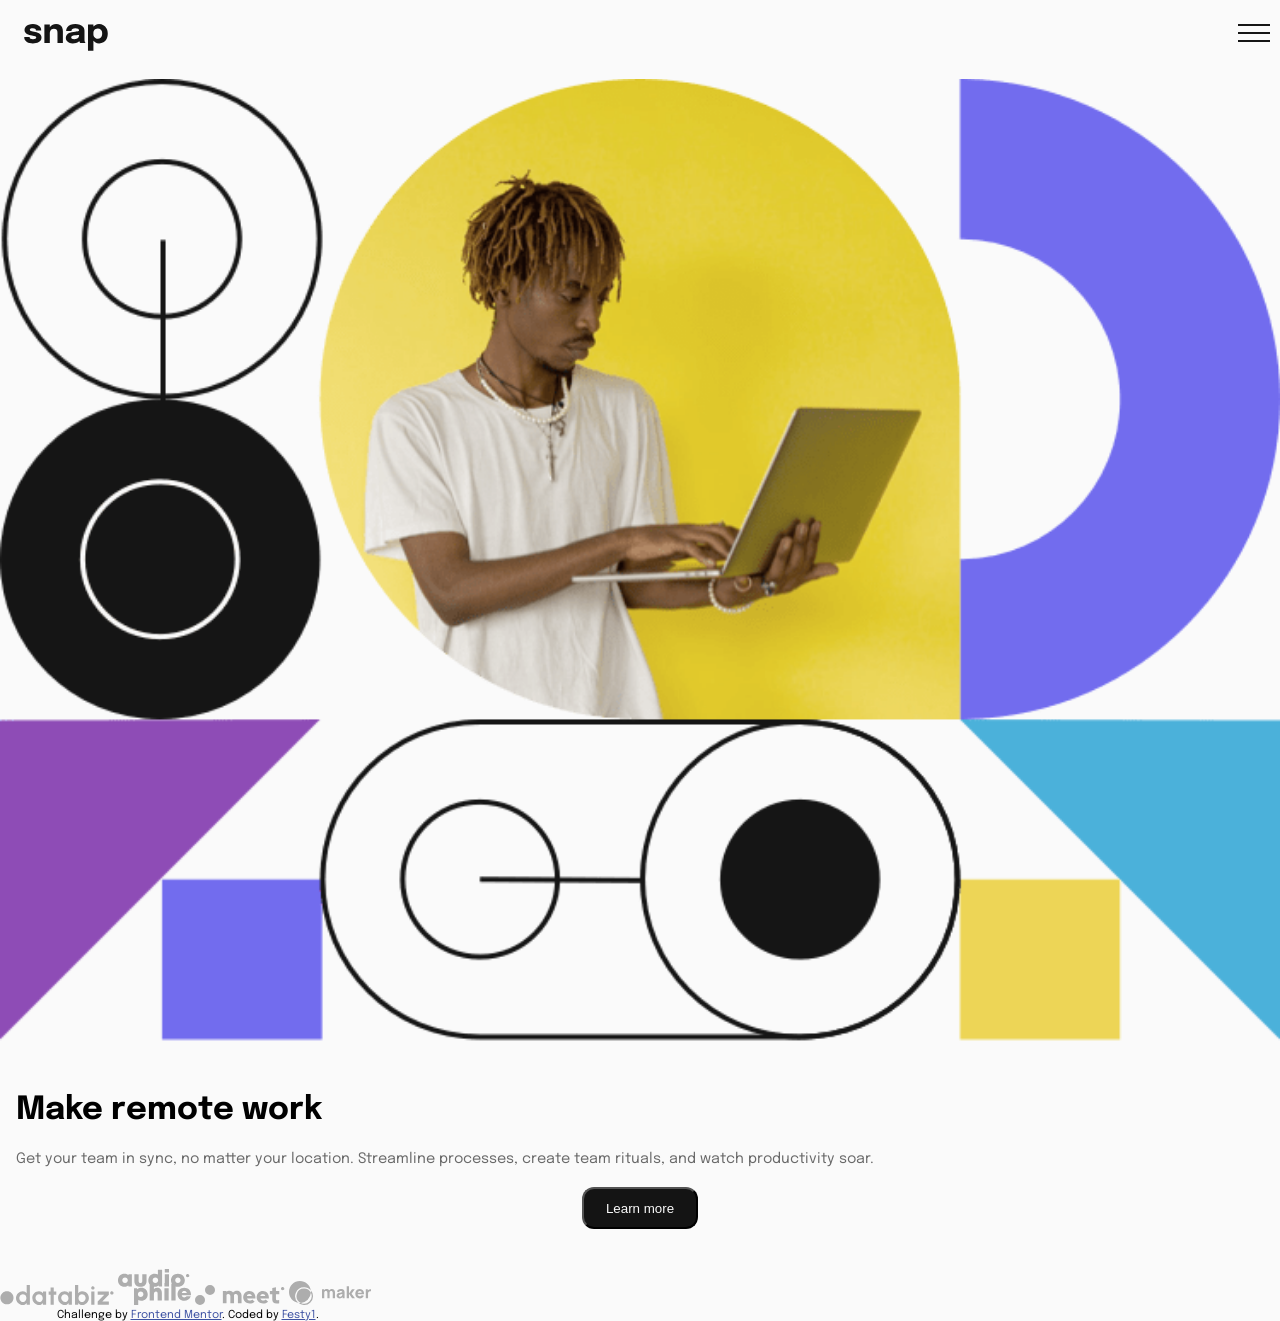
==== indexx.html @ 683de5d8 "add css style" ====
<!DOCTYPE html>
<html lang="en">

<head>
    <meta charset="UTF-8">
    <meta http-equiv="X-UA-Compatible" content="IE=edge">
    <meta name="viewport" content="width=device-width, initial-scale=1.0">
    <title>Section with Dropdown</title>
    <link rel="preconnect" href="https://fonts.googleapis.com">
    <link rel="preconnect" href="https://fonts.gstatic.com" crossorigin>
    <link href="https://fonts.googleapis.com/css2?family=Epilogue:wght@500;700&display=swap" rel="stylesheet">
    <link rel="stylesheet" href="styles.css">
</head>

<body>
    <header>
        <nav class="header">
            <div id="logo">
                <img src="./images/logo.svg" alt="logo">
            </div>
            <div class="menu-main">
                <div id="menu">
                    <img src="./images/icon-menu.svg" alt="menu">
                </div>
                <div class="close-menu">
                    <img src="./images/icon-close-menu.svg" alt="close menu">
                    <ul>
                        <li><a href="#">Features <img src="./images/icon-arrow-down.svg" alt="dropdown"
                                    id="arrow-down1"><img src="./images/icon-arrow-up.svg" alt="close"
                                    id="arrow-up1"></a>
                            <ul class="feature-li">
                                <li><a href="#"><img src="./images/icon-todo.svg" alt="Todo list icon"></a>Todo List
                                </li>
                                <li><a href="#"><img src="./images/icon-calendar.svg" alt="Calender icon"></a>Calender
                                </li>
                                <li><a href="#"><img src="./images/icon-reminders.svg"
                                            alt="Reminders icon"></a>Reminders
                                </li>
                                <li><a href="#"><img src="./images/icon-planning.svg" alt="Planning icon"></a>Planning
                                </li>
                            </ul>
                        </li>
                        <li><a href="#">Company <img src="./images/icon-arrow-down.svg" alt="dropdown"
                                    id="arrow-down2"><img src="./images/icon-arrow-up.svg" alt="close"
                                    id="arrow-up2"></a>
                            <ul class="company-li">
                                <li><a href="#"></a>History</li>
                                <li><a href="#"></a>Our Team</li>
                                <li><a href="#"></a>Blog</li>
                            </ul>
                        </li>
                        <li><a href="#">Careers</a></li>
                        <li><a href="#">About</a></li>
                    </ul>
                    <div class="btn1">
                        <button id="Login">Login</button>
                        <button id="Register">Register</button>
                    </div>
                </div>
            </div>
        </nav>
    </header>
    <section class="section">
         <div id="hero">
            <img src="./images/image-hero-mobile.png" alt="main-picture" id="image">
        </div>
        <div class="words">
            <h1>Make remote work</h1>
            <p>Get your team in sync, no matter your location. Streamline processes, create team rituals, and watch productivity soar.</p>
        </div>
        <div class="btn">
            <button id="learn-more">Learn more</button>
        </div>
        <div>
            <img src="./images/client-databiz.svg" alt="databiz-link">
            <img src="./images/client-audiophile.svg" alt="audiophile-link">
            <img src="./images/client-meet.svg" alt="client-meet-link">
            <img src="./images/client-maker.svg" alt="client-maker-link">
        </div>
    </section>

    <div class="attribution">
        Challenge by <a href="https://www.frontendmentor.io?ref=challenge" target="_blank">Frontend Mentor</a>.
        Coded by <a href="https://github.com/Festy1" target="_blank">Festy1</a>.
    </div>
</body>

</html>
---- styles.css ----
* {
    margin: 0;
    padding: 0;
    box-sizing: border-box;
}
body {
    width: 375px;
    font-family:'Epilogue';
    background-color: hsl(0, 0%, 98%);
}
.header {
    display: flex;
    padding: 1.5rem 0.6rem 1.5rem 1.5rem;
    flex-direction: row;
    justify-content:space-between;
    width: 100vw;
}
/* .menu-main {
    display: flex;
    justify-self: end;
} */
.close-menu {
    display: none;
}
.section {
    display: flex;
    flex-direction: column;

}
.hero {
    display: flex;
    width: 100vw;
}
#image {
  width: 100vw;
}
.words {
    display: flex;
    flex-direction: column;
    padding: 3rem 1rem 1rem;
    width: 100vw;
    justify-content: center;
}
h1 {
    display: flex;
    font-size: 2rem;
    margin-bottom: 1.3rem;
    text-align: center;
}
p {
    display: flex;
    font-style: normal;
    font-size: 0.9rem;
    color: hsl(0, 0%, 41%);
    text-align: center;
    line-height: 1.5rem;

} 
.btn {
    display: flex;
    justify-content: center;
    width: 100vw;
    margin-bottom: 2.5rem;
}
#learn-more{
padding: 0.7rem 1.4rem;
color: hsl(0, 0%, 98%);
background-color: hsl(0, 0%, 8%);
border-radius: 0.75rem;
}
.attribution { 
    font-size: 11px; 
    text-align: center; 
}
.attribution a { 
    color: hsl(228, 45%, 44%); 
}
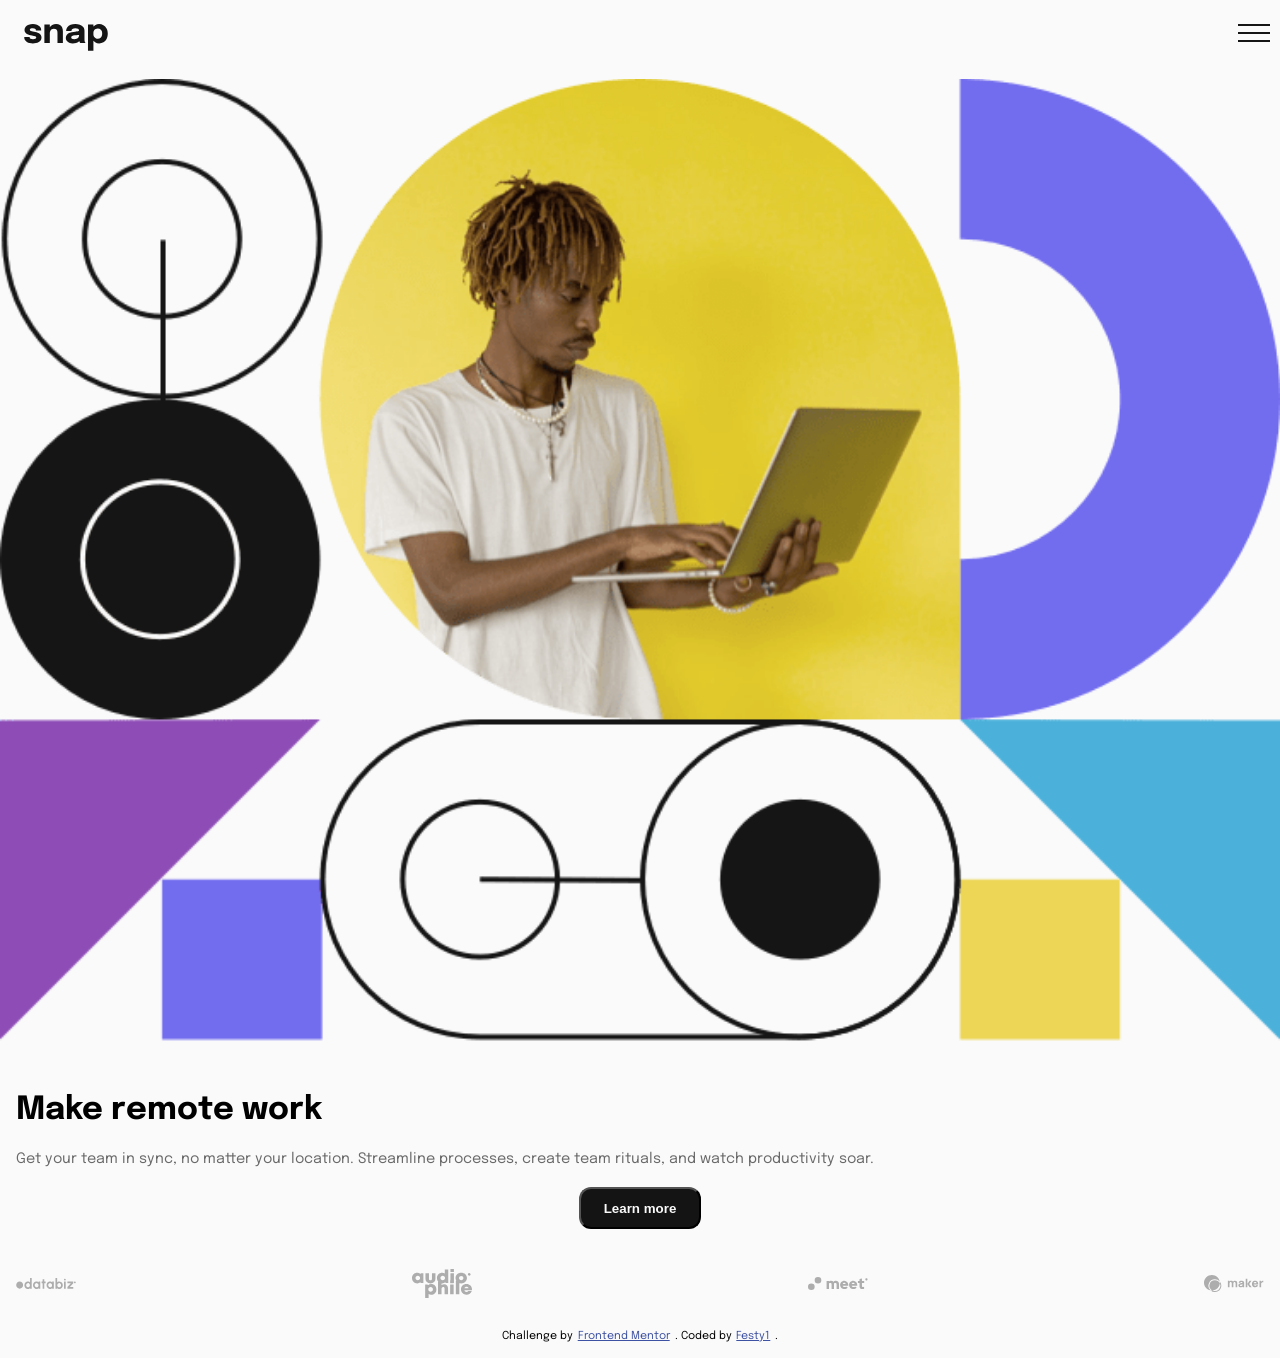
==== commit 985fe772: "add css update" ====
--- a/indexx.html
+++ b/indexx.html
@@ -71,18 +71,18 @@
         <div class="btn">
             <button id="learn-more">Learn more</button>
         </div>
-        <div>
-            <img src="./images/client-databiz.svg" alt="databiz-link">
-            <img src="./images/client-audiophile.svg" alt="audiophile-link">
-            <img src="./images/client-meet.svg" alt="client-meet-link">
-            <img src="./images/client-maker.svg" alt="client-maker-link">
+        <div class="contact">
+            <img src="./images/client-databiz.svg" alt="databiz-link" id="img-contact">
+            <img src="./images/client-audiophile.svg" alt="audiophile-link" id="img-contact">
+            <img src="./images/client-meet.svg" alt="client-meet-link" id="img-contact">
+            <img src="./images/client-maker.svg" alt="client-maker-link" id="img-contact">
         </div>
     </section>
 
-    <div class="attribution">
+    <footer class="attribution">
         Challenge by <a href="https://www.frontendmentor.io?ref=challenge" target="_blank">Frontend Mentor</a>.
         Coded by <a href="https://github.com/Festy1" target="_blank">Festy1</a>.
-    </div>
+    </footer>
 </body>
 
 </html>
--- a/styles.css
+++ b/styles.css
@@ -45,7 +45,8 @@
     display: flex;
     font-size: 2rem;
     margin-bottom: 1.3rem;
-    text-align: center;
+    
+    width: 100vw;
 }
 p {
     display: flex;
@@ -67,11 +68,30 @@
 color: hsl(0, 0%, 98%);
 background-color: hsl(0, 0%, 8%);
 border-radius: 0.75rem;
+font-weight: 700;
 }
+.contact {
+    display: flex;
+    width: 100vw;
+    justify-content: space-between;
+    padding: 0 1rem;
+    margin-bottom: 2rem;
+    
+}
+ .contact img {
+    height: auto;
+    object-fit: contain;
+    width: 60px;
+} 
 .attribution { 
+    display: flex;
+    justify-content: center;
     font-size: 11px; 
     text-align: center; 
+    margin-bottom: 1rem;
+    width: 100vw;
 }
 .attribution a { 
     color: hsl(228, 45%, 44%); 
+    margin: 0 0.3rem;
 }
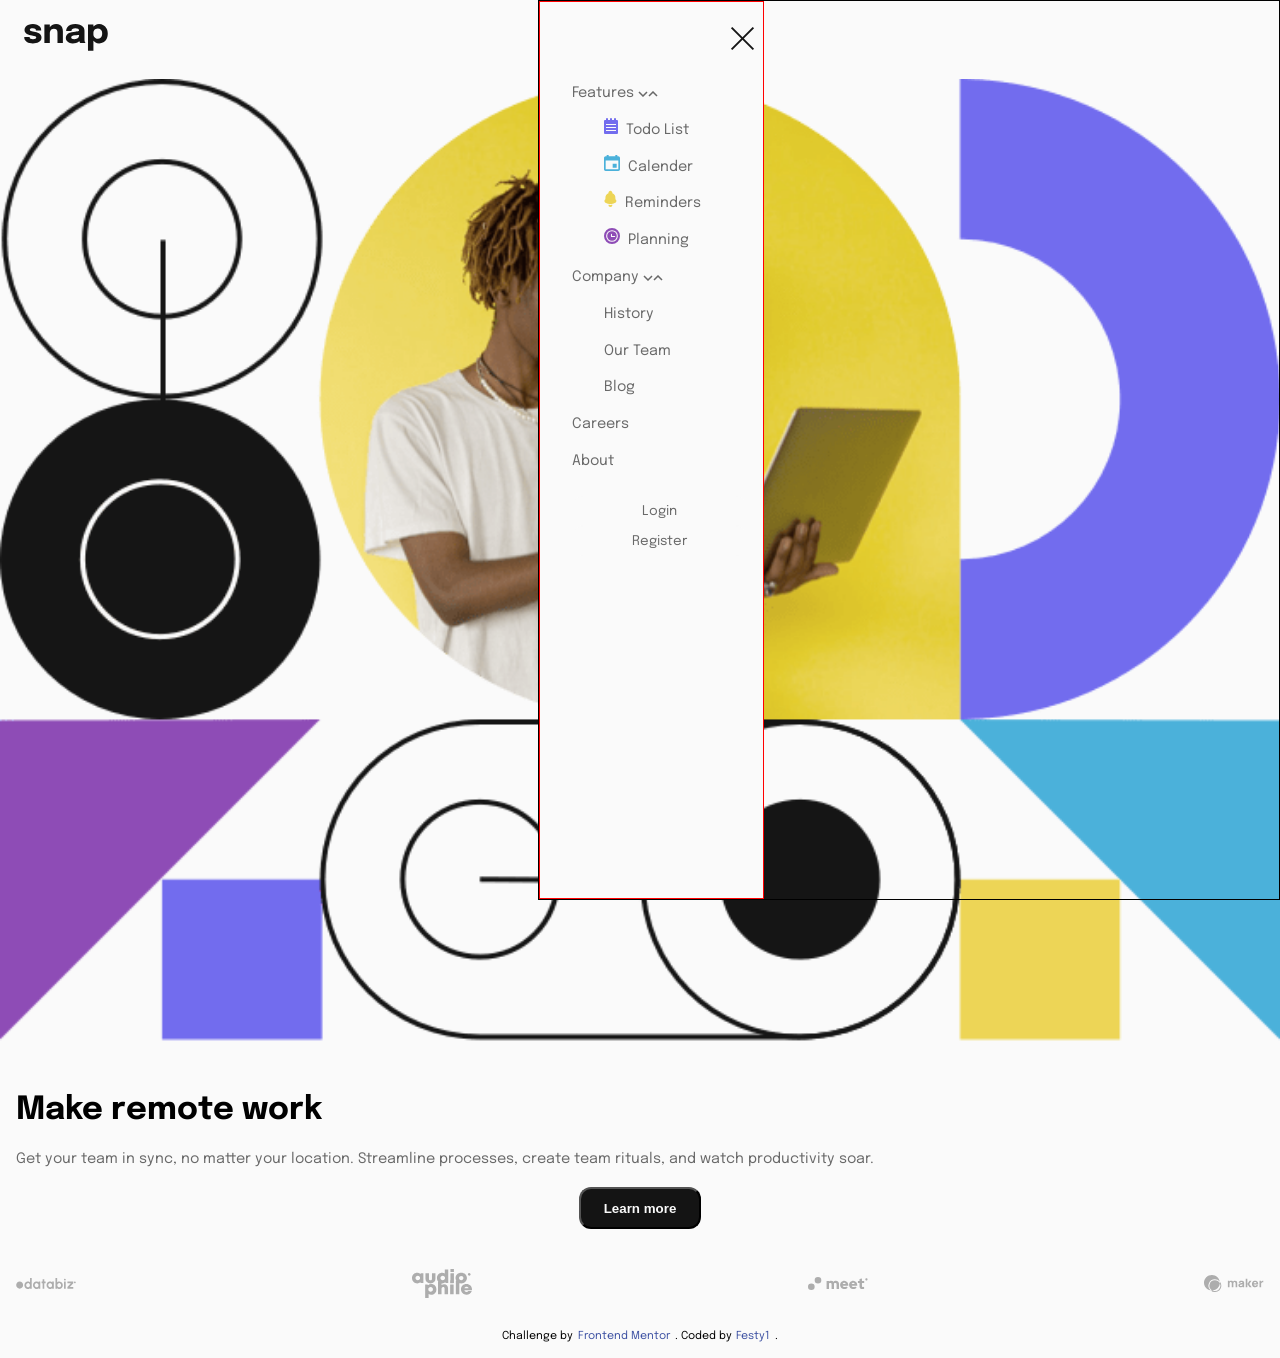
==== commit 41562011: "update the css file" ====
--- a/indexx.html
+++ b/indexx.html
@@ -23,20 +23,20 @@
                     <img src="./images/icon-menu.svg" alt="menu">
                 </div>
                 <div class="close-menu">
-                    <img src="./images/icon-close-menu.svg" alt="close menu">
-                    <ul>
+                    <img src="./images/icon-close-menu.svg" alt="close menu" id="close">
+                    <ul class="big-ul">
                         <li><a href="#">Features <img src="./images/icon-arrow-down.svg" alt="dropdown"
                                     id="arrow-down1"><img src="./images/icon-arrow-up.svg" alt="close"
                                     id="arrow-up1"></a>
                             <ul class="feature-li">
-                                <li><a href="#"><img src="./images/icon-todo.svg" alt="Todo list icon"></a>Todo List
+                                <li><a href="#"><img src="./images/icon-todo.svg" alt="Todo list icon" id="icon"></a>Todo List
                                 </li>
-                                <li><a href="#"><img src="./images/icon-calendar.svg" alt="Calender icon"></a>Calender
+                                <li><a href="#"><img src="./images/icon-calendar.svg" alt="Calender icon" id="icon"></a>Calender
                                 </li>
                                 <li><a href="#"><img src="./images/icon-reminders.svg"
-                                            alt="Reminders icon"></a>Reminders
+                                            alt="Reminders icon" id="icon"></a>Reminders
                                 </li>
-                                <li><a href="#"><img src="./images/icon-planning.svg" alt="Planning icon"></a>Planning
+                                <li><a href="#"><img src="./images/icon-planning.svg" alt="Planning icon" id="icon"></a>Planning
                                 </li>
                             </ul>
                         </li>
@@ -53,8 +53,8 @@
                         <li><a href="#">About</a></li>
                     </ul>
                     <div class="btn1">
-                        <button id="Login">Login</button>
-                        <button id="Register">Register</button>
+                        <button id="login">Login</button>
+                        <button id="register">Register</button>
                     </div>
                 </div>
             </div>
--- a/styles.css
+++ b/styles.css
@@ -3,37 +3,131 @@
     padding: 0;
     box-sizing: border-box;
 }
+
 body {
     width: 375px;
-    font-family:'Epilogue';
+    font-family: 'Epilogue';
     background-color: hsl(0, 0%, 98%);
+    
 }
+
 .header {
     display: flex;
-    padding: 1.5rem 0.6rem 1.5rem 1.5rem;
+    padding: 1.5rem 0 1.5rem 1.5rem;
     flex-direction: row;
-    justify-content:space-between;
+    justify-content: space-between;
     width: 100vw;
 }
-/* .menu-main {
-    display: flex;
-    justify-self: end;
-} */
-.close-menu {
+
+.menu-main {
+    position: fixed;
+    left: 42%;
+    border: 1px solid black;
+    height: 100vh;
+    z-index: 1;
+    top: 0;
+    bottom: 0;
+    right: 0;
+}
+
+#menu {
     display: none;
 }
+
+.close-menu {
+    background-color: hsl(0, 0%, 98%);
+    border: 1px solid red;
+    height: 100%;
+    padding-left: 2rem;
+    width: 225px;
+    top: 0;
+    display: flex;
+    flex-direction: column;
+    /* display: none; */
+
+}
+#close {
+   margin-top: 1.5rem;
+   width: 25px;
+   height: 25px;
+   margin-left: auto;
+   margin-right: 0.5rem;
+}
+.big-ul {
+    margin-top: 1.5rem;
+}
+
+ul {
+    list-style: none;
+    /* padding-right: 1rem; */
+}
+
+li {
+    color: hsl(0, 0%, 41%);
+    font-style: normal;
+    font-size: 0.9rem;
+    line-height: 2.3rem;
+}
+
+a {
+    text-decoration: none;
+    color: hsl(0, 0%, 41%);
+}
+
+.feature-li {
+    margin-left: 2rem;
+}
+
+.company-li {
+    margin-left: 2rem;
+}
+
+#icon {
+    margin-right: 0.5rem;
+}
+
+.btn1 {
+    display: flex;
+    flex-direction: column;
+    margin: 1rem 1rem 0 0;
+    font-family: 'Epilogue'; 
+}
+#login,
+#register{
+    font-family: 'Epilogue'; 
+    padding: 0.5rem;
+    background-color: hsl(0, 0%, 98%);
+    border-radius: 12px;
+    color: hsl(0, 0%, 41%);
+    border: none;
+    cursor: pointer;
+    transition-property: border;
+  transition-duration: 2s;
+}
+
+#login:hover,
+#register:hover {
+     border: 1px solid black;
+    /* transition-property: border;
+    transition-duration: 1s;
+    transition-delay: 200ms;
+    transition-timing-function: ease-in-out; */
+}
+
 .section {
     display: flex;
     flex-direction: column;
+}
 
-}
 .hero {
     display: flex;
     width: 100vw;
 }
+
 #image {
-  width: 100vw;
+    width: 100vw;
 }
+
 .words {
     display: flex;
     flex-direction: column;
@@ -41,13 +135,15 @@
     width: 100vw;
     justify-content: center;
 }
+
 h1 {
     display: flex;
     font-size: 2rem;
     margin-bottom: 1.3rem;
-    
+
     width: 100vw;
 }
+
 p {
     display: flex;
     font-style: normal;
@@ -55,43 +151,48 @@
     color: hsl(0, 0%, 41%);
     text-align: center;
     line-height: 1.5rem;
+}
 
-} 
 .btn {
     display: flex;
     justify-content: center;
     width: 100vw;
     margin-bottom: 2.5rem;
 }
-#learn-more{
-padding: 0.7rem 1.4rem;
-color: hsl(0, 0%, 98%);
-background-color: hsl(0, 0%, 8%);
-border-radius: 0.75rem;
-font-weight: 700;
+
+#learn-more {
+    padding: 0.7rem 1.4rem;
+    color: hsl(0, 0%, 98%);
+    background-color: hsl(0, 0%, 8%);
+    border-radius: 0.75rem;
+    font-weight: 700;
 }
+
 .contact {
     display: flex;
     width: 100vw;
     justify-content: space-between;
     padding: 0 1rem;
     margin-bottom: 2rem;
-    
+
 }
- .contact img {
+
+.contact img {
     height: auto;
     object-fit: contain;
     width: 60px;
-} 
-.attribution { 
+}
+
+.attribution {
     display: flex;
     justify-content: center;
-    font-size: 11px; 
-    text-align: center; 
+    font-size: 11px;
+    text-align: center;
     margin-bottom: 1rem;
     width: 100vw;
 }
-.attribution a { 
-    color: hsl(228, 45%, 44%); 
+
+.attribution a {
+    color: hsl(228, 45%, 44%);
     margin: 0 0.3rem;
 }
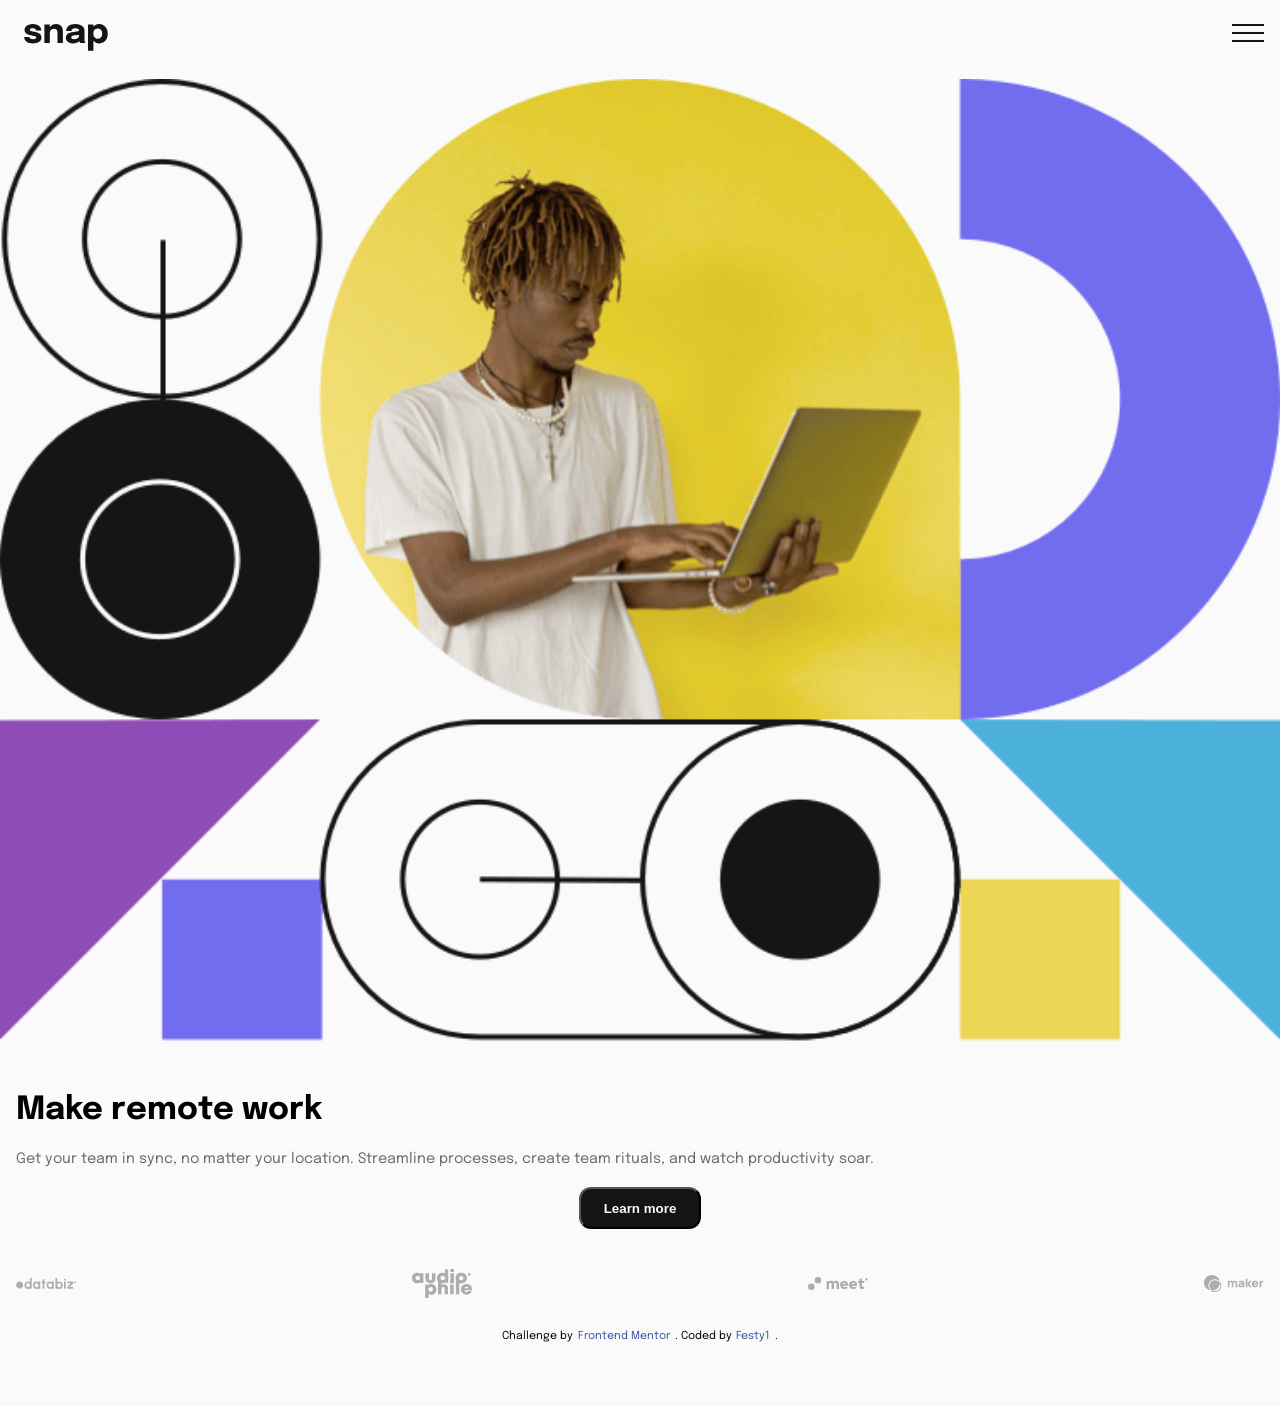
==== commit 66138150: "add js file and update css" ====
--- a/indexx.html
+++ b/indexx.html
@@ -18,10 +18,11 @@
             <div id="logo">
                 <img src="./images/logo.svg" alt="logo">
             </div>
+            <div id="menu">
+                <img src="./images/icon-menu.svg" alt="menu">
+            </div>
             <div class="menu-main">
-                <div id="menu">
-                    <img src="./images/icon-menu.svg" alt="menu">
-                </div>
+                
                 <div class="close-menu">
                     <img src="./images/icon-close-menu.svg" alt="close menu" id="close">
                     <ul class="big-ul">
--- a/styles.css
+++ b/styles.css
@@ -7,52 +7,57 @@
 body {
     width: 375px;
     font-family: 'Epilogue';
-    background-color: hsl(0, 0%, 98%);
-    
+    background-color: hsl(0, 0%, 98%)
 }
 
 .header {
     display: flex;
-    padding: 1.5rem 0 1.5rem 1.5rem;
+    padding: 1.5rem 1rem 1.5rem 1.5rem;
     flex-direction: row;
     justify-content: space-between;
     width: 100vw;
 }
 
 .menu-main {
+    display: flex;
     position: fixed;
     left: 42%;
-    border: 1px solid black;
     height: 100vh;
     z-index: 1;
     top: 0;
-    bottom: 0;
-    right: 0;
+    /* bottom: 0; */
+    /* right: 0; */
 }
 
 #menu {
-    display: none;
+    /* margin-top: 1.5rem; */
+    /* width: 25px;
+    height: 25px;
+    margin-left: auto;
+    display: flex; */
+    
 }
 
 .close-menu {
     background-color: hsl(0, 0%, 98%);
     border: 1px solid red;
-    height: 100%;
+    height: 100vh;
     padding-left: 2rem;
     width: 225px;
     top: 0;
     display: flex;
     flex-direction: column;
-    /* display: none; */
-
-}
+    display: none;
+}
+
 #close {
-   margin-top: 1.5rem;
-   width: 25px;
-   height: 25px;
-   margin-left: auto;
-   margin-right: 0.5rem;
-}
+    margin-top: 1.5rem;
+    width: 25px;
+    height: 25px;
+    margin-left: auto;
+    margin-right: 0.5rem;
+}
+
 .big-ul {
     margin-top: 1.5rem;
 }
@@ -76,10 +81,18 @@
 
 .feature-li {
     margin-left: 2rem;
+    display: none;
+}
+#arrow-up1 {
+    display: none;
+}
+#arrow-up2 {
+    display: none;
 }
 
 .company-li {
     margin-left: 2rem;
+    display: none;
 }
 
 #icon {
@@ -90,11 +103,14 @@
     display: flex;
     flex-direction: column;
     margin: 1rem 1rem 0 0;
-    font-family: 'Epilogue'; 
-}
+    /* padding-bottom: 3rem; */
+    font-family: 'Epilogue';
+
+}
+
 #login,
-#register{
-    font-family: 'Epilogue'; 
+#register {
+    font-family: 'Epilogue';
     padding: 0.5rem;
     background-color: hsl(0, 0%, 98%);
     border-radius: 12px;
@@ -102,12 +118,13 @@
     border: none;
     cursor: pointer;
     transition-property: border;
-  transition-duration: 2s;
+    transition-duration: 2s;
+    margin-bottom: 0.5rem;
 }
 
 #login:hover,
 #register:hover {
-     border: 1px solid black;
+    border: 1px solid black;
     /* transition-property: border;
     transition-duration: 1s;
     transition-delay: 200ms;
@@ -140,7 +157,6 @@
     display: flex;
     font-size: 2rem;
     margin-bottom: 1.3rem;
-
     width: 100vw;
 }
 
@@ -195,4 +211,6 @@
 .attribution a {
     color: hsl(228, 45%, 44%);
     margin: 0 0.3rem;
+    margin-bottom: 3rem;
+    /* z-index: 0; */
 }
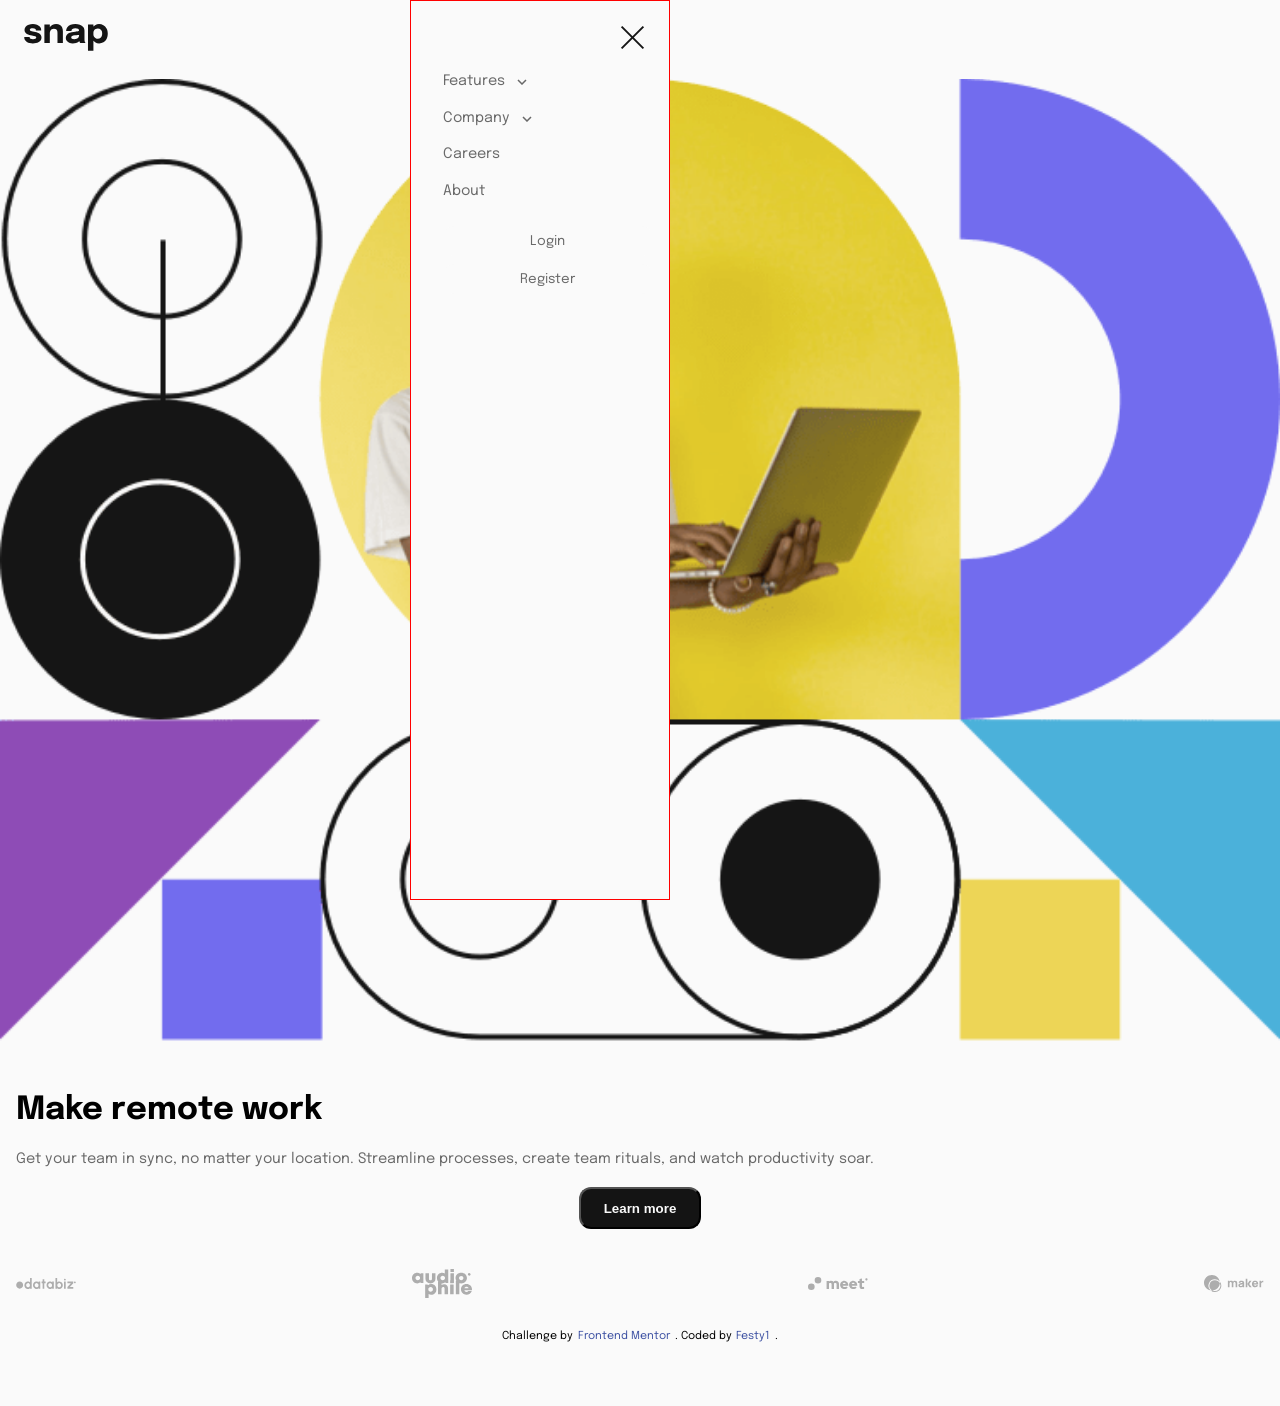
==== commit 1c4f7b96: "update css and html and js" ====
--- a/indexx.html
+++ b/indexx.html
@@ -10,6 +10,7 @@
     <link rel="preconnect" href="https://fonts.gstatic.com" crossorigin>
     <link href="https://fonts.googleapis.com/css2?family=Epilogue:wght@500;700&display=swap" rel="stylesheet">
     <link rel="stylesheet" href="styles.css">
+    
 </head>
 
 <body>
@@ -19,14 +20,13 @@
                 <img src="./images/logo.svg" alt="logo">
             </div>
             <div id="menu">
-                <img src="./images/icon-menu.svg" alt="menu">
+                <img src="./images/icon-menu.svg" alt="menu" id="hamburger">
             </div>
             <div class="menu-main">
-                
                 <div class="close-menu">
                     <img src="./images/icon-close-menu.svg" alt="close menu" id="close">
-                    <ul class="big-ul">
-                        <li><a href="#">Features <img src="./images/icon-arrow-down.svg" alt="dropdown"
+                    <ul class="big-ul desktop-menu">
+                        <li id="features"><a href="#">Features <img src="./images/icon-arrow-down.svg" alt="dropdown"
                                     id="arrow-down1"><img src="./images/icon-arrow-up.svg" alt="close"
                                     id="arrow-up1"></a>
                             <ul class="feature-li">
@@ -84,6 +84,7 @@
         Challenge by <a href="https://www.frontendmentor.io?ref=challenge" target="_blank">Frontend Mentor</a>.
         Coded by <a href="https://github.com/Festy1" target="_blank">Festy1</a>.
     </footer>
+    <script src="script.js"></script>
 </body>
 
 </html>
--- a/styles.css
+++ b/styles.css
@@ -21,47 +21,41 @@
 .menu-main {
     display: flex;
     position: fixed;
-    left: 42%;
+    left: 32%;
     height: 100vh;
     z-index: 1;
     top: 0;
-    /* bottom: 0; */
-    /* right: 0; */
+    right: 0;
+    
 }
 
 #menu {
-    /* margin-top: 1.5rem; */
-    /* width: 25px;
-    height: 25px;
-    margin-left: auto;
-    display: flex; */
-    
-}
-
+    cursor: pointer; 
+    display: none; 
+}
 .close-menu {
     background-color: hsl(0, 0%, 98%);
-    border: 1px solid red;
+    border: 1px solid red; 
     height: 100vh;
     padding-left: 2rem;
-    width: 225px;
+    width: 260px;
     top: 0;
     display: flex;
     flex-direction: column;
-    display: none;
-}
-
+    
+}
 #close {
     margin-top: 1.5rem;
     width: 25px;
     height: 25px;
     margin-left: auto;
-    margin-right: 0.5rem;
+    margin-right: 1.5rem;
 }
 
 .big-ul {
-    margin-top: 1.5rem;
-}
-
+    margin-top: 0.8rem;
+    width: 260px;
+} 
 ul {
     list-style: none;
     /* padding-right: 1rem; */
@@ -78,21 +72,30 @@
     text-decoration: none;
     color: hsl(0, 0%, 41%);
 }
-
+#features {
+    width: auto;
+}
 .feature-li {
-    margin-left: 2rem;
+    margin-left: 1rem;
+    display: none;
+}
+.company-li {
+    margin-left: 1rem;
     display: none;
 }
 #arrow-up1 {
     display: none;
+    margin-left: 0.5rem;
+}
+#arrow-down1 {
+    margin-left: 0.5rem;
+}
+#arrow-down2 {
+    margin-left: 0.5rem;
 }
 #arrow-up2 {
     display: none;
-}
-
-.company-li {
-    margin-left: 2rem;
-    display: none;
+    margin-left: 0.5rem;
 }
 
 #icon {
@@ -157,7 +160,7 @@
     display: flex;
     font-size: 2rem;
     margin-bottom: 1.3rem;
-    width: 100vw;
+    width: 100%;
 }
 
 p {
@@ -172,7 +175,7 @@
 .btn {
     display: flex;
     justify-content: center;
-    width: 100vw;
+    width: 100%;
     margin-bottom: 2.5rem;
 }
 
@@ -213,4 +216,11 @@
     margin: 0 0.3rem;
     margin-bottom: 3rem;
     /* z-index: 0; */
-}+}
+
+@media screen and (min-width: 375px) and (max-width: 1440px) {
+    body {
+        width: 100%;
+      }
+  }
+  
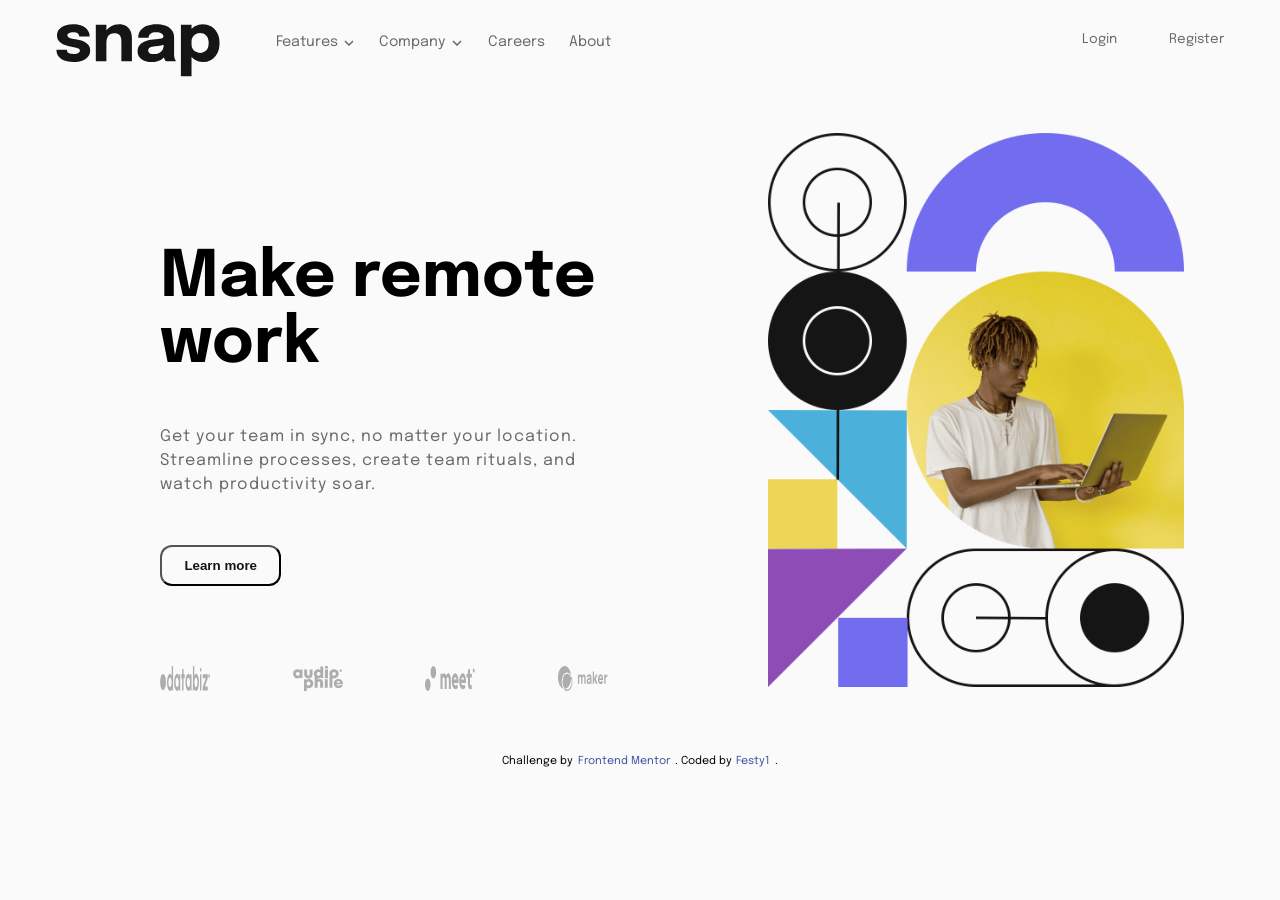
==== commit f8db356b: "update css and html files" ====
--- a/indexx.html
+++ b/indexx.html
@@ -10,7 +10,7 @@
     <link rel="preconnect" href="https://fonts.gstatic.com" crossorigin>
     <link href="https://fonts.googleapis.com/css2?family=Epilogue:wght@500;700&display=swap" rel="stylesheet">
     <link rel="stylesheet" href="styles.css">
-    
+
 </head>
 
 <body>
@@ -22,6 +22,7 @@
             <div id="menu">
                 <img src="./images/icon-menu.svg" alt="menu" id="hamburger">
             </div>
+            <!-- ////////  mobile menu  /////////// -->
             <div class="menu-main">
                 <div class="close-menu">
                     <img src="./images/icon-close-menu.svg" alt="close menu" id="close">
@@ -30,14 +31,17 @@
                                     id="arrow-down1"><img src="./images/icon-arrow-up.svg" alt="close"
                                     id="arrow-up1"></a>
                             <ul class="feature-li">
-                                <li><a href="#"><img src="./images/icon-todo.svg" alt="Todo list icon" id="icon"></a>Todo List
+                                <li><a href="#"><img src="./images/icon-todo.svg" alt="Todo list icon"
+                                            id="icon"></a>Todo List
                                 </li>
-                                <li><a href="#"><img src="./images/icon-calendar.svg" alt="Calender icon" id="icon"></a>Calender
+                                <li><a href="#"><img src="./images/icon-calendar.svg" alt="Calender icon"
+                                            id="icon"></a>Calender
                                 </li>
-                                <li><a href="#"><img src="./images/icon-reminders.svg"
-                                            alt="Reminders icon" id="icon"></a>Reminders
+                                <li><a href="#"><img src="./images/icon-reminders.svg" alt="Reminders icon"
+                                            id="icon"></a>Reminders
                                 </li>
-                                <li><a href="#"><img src="./images/icon-planning.svg" alt="Planning icon" id="icon"></a>Planning
+                                <li><a href="#"><img src="./images/icon-planning.svg" alt="Planning icon"
+                                            id="icon"></a>Planning
                                 </li>
                             </ul>
                         </li>
@@ -59,24 +63,70 @@
                     </div>
                 </div>
             </div>
+            <!-- //////// Desktop menu ////////// -->
+            <div class="desktop">
+                <div class="desktop-nav">
+                    <img src="./images/logo.svg" alt="logo" id="desktop-logo">
+                    <ul class="desktop-big-ul">
+                        <li><a id="desktop-features" href="#">Features <img src="./images/icon-arrow-down.svg"
+                                    alt="dropdown" id="desktop-arrow-down1"><img src="./images/icon-arrow-up.svg"
+                                    alt="close" id="desktop-arrow-up1"></a>
+                            <ul class="desktop-feature-li">
+                                <li><a href="#"><img src="./images/icon-todo.svg" alt="Todo list icon"
+                                            id="desktop-icon"></a>Todo
+                                    List
+                                </li>
+                                <li><a href="#"><img src="./images/icon-calendar.svg" alt="Calender icon"
+                                            id="desktop-icon"></a>Calender
+                                </li>
+                                <li><a href="#"><img src="./images/icon-reminders.svg" alt="Reminders icon"
+                                            id="desktop-icon"></a>Reminders
+                                </li>
+                                <li><a href="#"><img src="./images/icon-planning.svg" alt="Planning icon"
+                                            id="desktop-icon"></a>Planning
+                                </li>
+                            </ul>
+                        </li>
+                        <li><a href="#">Company <img src="./images/icon-arrow-down.svg" alt="dropdown"
+                                    id="desktop-arrow-down2"><img src="./images/icon-arrow-up.svg" alt="close"
+                                    id="desktop-arrow-up2"></a>
+                            <ul class="desktop-company-li">
+                                <li><a href="#"></a>History</li>
+                                <li><a href="#"></a>Our Team</li>
+                                <li><a href="#"></a>Blog</li>
+                            </ul>
+                        </li>
+                        <li><a href="#">Careers</a></li>
+                        <li><a href="#">About</a></li>
+                    </ul>
+                </div>
+                <div class="desktop-btn1">
+                    <button id="desktop-login">Login</button>
+                    <button id="desktop-register">Register</button>
+                </div>
+            </div>
         </nav>
     </header>
     <section class="section">
-         <div id="hero">
-            <img src="./images/image-hero-mobile.png" alt="main-picture" id="image">
+        <div id="hero">
+            <img src="./images/image-hero-mobile.png" alt="main-picture" id="mobile-image">
+            <img src="./images/image-hero-desktop.png" alt="main-picture" id="desktop-image">
         </div>
-        <div class="words">
-            <h1>Make remote work</h1>
-            <p>Get your team in sync, no matter your location. Streamline processes, create team rituals, and watch productivity soar.</p>
-        </div>
-        <div class="btn">
-            <button id="learn-more">Learn more</button>
-        </div>
-        <div class="contact">
-            <img src="./images/client-databiz.svg" alt="databiz-link" id="img-contact">
-            <img src="./images/client-audiophile.svg" alt="audiophile-link" id="img-contact">
-            <img src="./images/client-meet.svg" alt="client-meet-link" id="img-contact">
-            <img src="./images/client-maker.svg" alt="client-maker-link" id="img-contact">
+        <div class="sub-section">
+            <div class="words">
+                <h1>Make remote work</h1>
+                <p>Get your team in sync, no matter your location. Streamline processes, create team rituals, and watch
+                    productivity soar.</p>
+            </div>
+            <div class="desktop-btn">
+                <button id="learn-more">Learn more</button>
+            </div>
+            <div class="contact">
+                <img src="./images/client-databiz.svg" alt="databiz-link" id="img-contact">
+                <img src="./images/client-audiophile.svg" alt="audiophile-link" id="img-contact">
+                <img src="./images/client-meet.svg" alt="client-meet-link" id="img-contact">
+                <img src="./images/client-maker.svg" alt="client-maker-link" id="img-contact">
+            </div>
         </div>
     </section>
 
--- a/styles.css
+++ b/styles.css
@@ -26,24 +26,27 @@
     z-index: 1;
     top: 0;
     right: 0;
+    display: none;
+
+}
+
+#menu {
+    cursor: pointer;
     
 }
 
-#menu {
-    cursor: pointer; 
-    display: none; 
-}
 .close-menu {
     background-color: hsl(0, 0%, 98%);
-    border: 1px solid red; 
+    border: 1px solid red;
     height: 100vh;
     padding-left: 2rem;
     width: 260px;
     top: 0;
     display: flex;
     flex-direction: column;
-    
-}
+   
+}
+
 #close {
     margin-top: 1.5rem;
     width: 25px;
@@ -55,7 +58,8 @@
 .big-ul {
     margin-top: 0.8rem;
     width: 260px;
-} 
+}
+
 ul {
     list-style: none;
     /* padding-right: 1rem; */
@@ -72,27 +76,34 @@
     text-decoration: none;
     color: hsl(0, 0%, 41%);
 }
+
 #features {
     width: auto;
 }
+
 .feature-li {
     margin-left: 1rem;
     display: none;
 }
+
 .company-li {
     margin-left: 1rem;
     display: none;
 }
+
 #arrow-up1 {
     display: none;
     margin-left: 0.5rem;
 }
+
 #arrow-down1 {
     margin-left: 0.5rem;
 }
+
 #arrow-down2 {
     margin-left: 0.5rem;
 }
+
 #arrow-up2 {
     display: none;
     margin-left: 0.5rem;
@@ -139,20 +150,28 @@
     flex-direction: column;
 }
 
+.sub-section {
+    width: 100vw;
+}
+
 .hero {
     display: flex;
     width: 100vw;
 }
 
-#image {
-    width: 100vw;
+#mobile-image {
+    width: 100vw;
+}
+
+#desktop-image {
+    display: none;
 }
 
 .words {
     display: flex;
     flex-direction: column;
     padding: 3rem 1rem 1rem;
-    width: 100vw;
+    width: 100%;
     justify-content: center;
 }
 
@@ -160,7 +179,8 @@
     display: flex;
     font-size: 2rem;
     margin-bottom: 1.3rem;
-    width: 100%;
+
+
 }
 
 p {
@@ -172,11 +192,11 @@
     line-height: 1.5rem;
 }
 
-.btn {
+.desktop-btn {
     display: flex;
     justify-content: center;
-    width: 100%;
-    margin-bottom: 2.5rem;
+    width: 100vw;
+    
 }
 
 #learn-more {
@@ -188,18 +208,21 @@
 }
 
 .contact {
-    display: flex;
-    width: 100vw;
+    padding: 0 1rem;
+    display: flex;
+    justify-items: center;
     justify-content: space-between;
     padding: 0 1rem;
     margin-bottom: 2rem;
-
+    margin-top: 2rem;
 }
 
 .contact img {
-    height: auto;
-    object-fit: contain;
-    width: 60px;
+    width: 50px;
+    height: 100%;
+    justify-self: center;
+  
+
 }
 
 .attribution {
@@ -218,9 +241,187 @@
     /* z-index: 0; */
 }
 
-@media screen and (min-width: 375px) and (max-width: 1440px) {
+.desktop {
+    display: none;
+}
+
+@media screen and (min-width: 376px) and (max-width: 1440px) {
     body {
         width: 100%;
-      }
-  }
-  +    }
+
+    .menu-main {
+        display: none;
+    }
+
+    #logo {
+        display: none;
+    }
+
+    #menu {
+        display: none;
+    }
+
+    .header {
+        display: flex;
+        padding: 1.5rem 1rem 1.5rem 1.5rem;
+        flex-direction: row;
+        justify-content: space-between;
+        width: 100vw;
+    }
+
+    .desktop {
+        display: flex;
+        justify-content: space-between;
+        justify-items: center;
+        width: 100vw;
+    }
+
+    .desktop-nav {
+        display: flex;
+        justify-content: space-around;
+    }
+
+    #desktop-logo {
+        margin-left: 2rem;
+        margin-right: 3.5rem;
+        max-width: 100%;
+        max-height: 100%;
+    }
+
+    .desktop-feature-li,
+    .desktop-company-li {
+        display: none;
+    }
+
+    #desktop-arrow-up1,
+    #desktop-arrow-up2 {
+        display: none;
+        margin: 0 0.1rem;
+    }
+
+    #desktop-arrow-down1,
+    #desktop-arrow-down2 {
+        margin: 0 0.1rem;
+
+    }
+
+    .desktop-big-ul {
+        display: flex;
+        padding: 0 0 1rem 0;
+    }
+
+    .desktop-big-ul li {
+        margin-right: 1.5rem;
+        font-size: normal;
+    }
+
+    .desktop-big-ul li a:hover {
+        color: hsl(0, 0%, 8%);
+    }
+    #desktop-login,
+    #desktop-register {
+        font-family: 'Epilogue';
+        padding: 0.5rem 1.5rem;
+        background-color: hsl(0, 0%, 98%);
+        border-radius: 12px;
+        color: hsl(0, 0%, 41%);
+        border: none;
+        cursor: pointer;
+        margin-bottom: 0.5rem;
+    }
+
+    #desktop-login:hover,
+    #desktop-register:hover {
+        border: 1px solid black;
+        color: black;
+    }
+
+    .desktop-btn1 {
+        /* padding-bottom: 3rem; */
+        font-family: 'Epilogue';
+        margin-right: 1rem;
+    }
+
+    #mobile-image {
+        display: none;
+
+    }
+
+    .section {
+        display: flex;
+        flex-direction: row-reverse;
+        width: 100vw;
+        margin-top: 2rem;
+
+    }
+
+    #hero {
+        width: 40%;
+        margin-right: 6rem;
+    }
+
+    #desktop-image {
+        display: block;
+        max-width: 100%;
+        max-height: 100%;
+        object-fit: contain;
+    }
+
+    .sub-section {
+        display: flex;
+        flex-direction: column;
+        justify-items: flex-start;
+        max-width: 60%;
+        padding-top: 4rem;
+        padding-left: 9rem;
+        padding-right: 9rem;
+    }
+
+    h1 {
+        font-size: 4rem;
+        width: 100%;
+        margin-bottom: 3rem;
+    }
+
+    p {
+        font-size: 1rem;
+        text-align: start;
+        width: 100%;
+        margin-top: 0rem;
+        line-height: 1.5rem;
+        /* word-spacing: 0.3rem; */
+        letter-spacing: 1px;
+        margin-bottom: 2rem;
+    }
+    .contact {
+        display: flex;
+        
+    }
+
+    .contact img{
+        max-width: 100%;
+        max-height: 100%;
+        
+    }
+
+    .desktop-btn {
+        width: auto;
+        justify-content: start;
+        margin-left: 1rem;
+        margin-bottom: 3rem;
+    }
+
+    #learn-more {
+        padding: 0.7rem 1.4rem;
+        color: hsl(0, 0%, 8%);
+        background-color: hsl(0, 0%, 98%);
+        border-radius: 0.75rem;
+        font-weight: 700;
+    }
+
+    
+    .attribution {
+        margin-top: 2rem;
+    }
+}
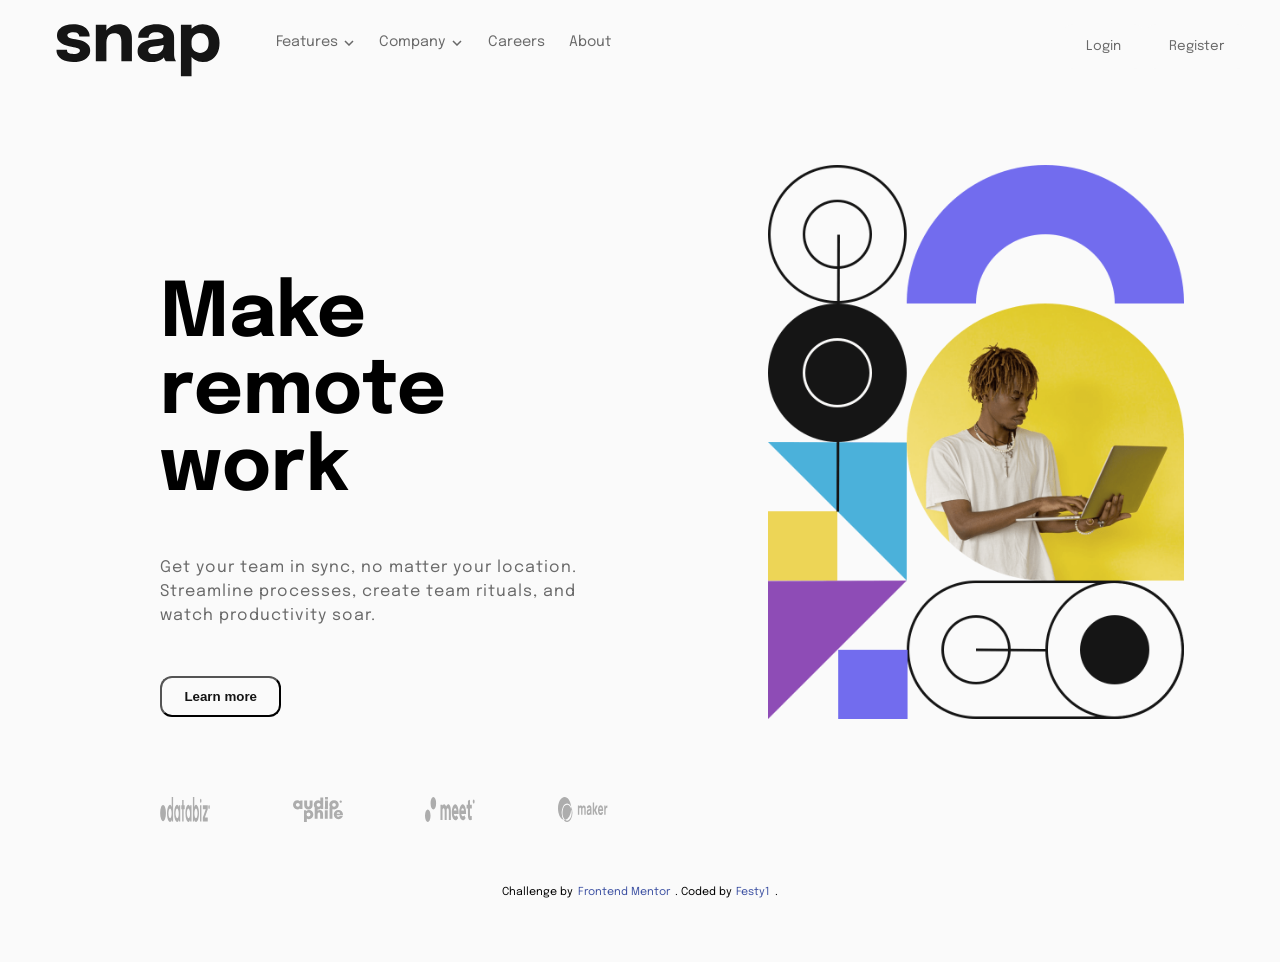
==== commit a4a5cf1b: "update desktop nav menu" ====
--- a/indexx.html
+++ b/indexx.html
@@ -71,21 +71,22 @@
                         <li><a id="desktop-features" href="#">Features <img src="./images/icon-arrow-down.svg"
                                     alt="dropdown" id="desktop-arrow-down1"><img src="./images/icon-arrow-up.svg"
                                     alt="close" id="desktop-arrow-up1"></a>
-                            <ul class="desktop-feature-li">
-                                <li><a href="#"><img src="./images/icon-todo.svg" alt="Todo list icon"
-                                            id="desktop-icon"></a>Todo
-                                    List
-                                </li>
-                                <li><a href="#"><img src="./images/icon-calendar.svg" alt="Calender icon"
-                                            id="desktop-icon"></a>Calender
-                                </li>
-                                <li><a href="#"><img src="./images/icon-reminders.svg" alt="Reminders icon"
-                                            id="desktop-icon"></a>Reminders
-                                </li>
-                                <li><a href="#"><img src="./images/icon-planning.svg" alt="Planning icon"
-                                            id="desktop-icon"></a>Planning
-                                </li>
-                            </ul>
+                                    <div>
+                                        <ul class="desktop-feature-li">
+                                            <li><a href="#"><img src="./images/icon-todo.svg" alt="Todo list icon"
+                                                        id="desktop-icon"></a>Todo List
+                                            </li>
+                                            <li><a href="#"><img src="./images/icon-calendar.svg" alt="Calender icon"
+                                                        id="desktop-icon"></a>Calender
+                                            </li>
+                                            <li><a href="#"><img src="./images/icon-reminders.svg" alt="Reminders icon"
+                                                        id="desktop-icon"></a>Reminders
+                                            </li>
+                                            <li><a href="#"><img src="./images/icon-planning.svg" alt="Planning icon"
+                                                        id="desktop-icon"></a>Planning
+                                            </li>
+                                        </ul>
+                                    </div>
                         </li>
                         <li><a href="#">Company <img src="./images/icon-arrow-down.svg" alt="dropdown"
                                     id="desktop-arrow-down2"><img src="./images/icon-arrow-up.svg" alt="close"
@@ -106,6 +107,7 @@
                 </div>
             </div>
         </nav>
+        
     </header>
     <section class="section">
         <div id="hero">
@@ -132,7 +134,7 @@
 
     <footer class="attribution">
         Challenge by <a href="https://www.frontendmentor.io?ref=challenge" target="_blank">Frontend Mentor</a>.
-        Coded by <a href="https://github.com/Festy1" target="_blank">Festy1</a>.
+         Coded by <a href="https://github.com/Festy1" target="_blank">Festy1</a>.
     </footer>
     <script src="script.js"></script>
 </body>
--- a/styles.css
+++ b/styles.css
@@ -27,24 +27,23 @@
     top: 0;
     right: 0;
     display: none;
-
+    width: 100vw;
 }
 
 #menu {
     cursor: pointer;
-    
+
 }
 
 .close-menu {
     background-color: hsl(0, 0%, 98%);
-    border: 1px solid red;
     height: 100vh;
     padding-left: 2rem;
-    width: 260px;
+    width: 68%;
     top: 0;
     display: flex;
     flex-direction: column;
-   
+
 }
 
 #close {
@@ -53,6 +52,7 @@
     height: 25px;
     margin-left: auto;
     margin-right: 1.5rem;
+    cursor: pointer;
 }
 
 .big-ul {
@@ -196,7 +196,7 @@
     display: flex;
     justify-content: center;
     width: 100vw;
-    
+
 }
 
 #learn-more {
@@ -221,7 +221,7 @@
     width: 50px;
     height: 100%;
     justify-self: center;
-  
+
 
 }
 
@@ -245,7 +245,7 @@
     display: none;
 }
 
-@media screen and (min-width: 376px) and (max-width: 1440px) {
+@media only screen and (min-width: 1200px) {
     body {
         width: 100%;
     }
@@ -275,11 +275,13 @@
         justify-content: space-between;
         justify-items: center;
         width: 100vw;
+        overflow: auto;
     }
 
     .desktop-nav {
         display: flex;
         justify-content: space-around;
+
     }
 
     #desktop-logo {
@@ -287,11 +289,39 @@
         margin-right: 3.5rem;
         max-width: 100%;
         max-height: 100%;
-    }
-
-    .desktop-feature-li,
+        display: block;
+    }
+    .desktop-big-ul li:hover .desktop-feature-li {
+        display: block;
+    }
+    .desktop-big-ul li:hover .desktop-company-li {
+        display: block;
+    }
+    .desktop-feature-li {
+        display: none;
+        position: absolute;
+        background-color: white;
+        border-radius: 0.6rem;
+        box-shadow: 0 0 0.6rem rgba(0, 0, 0, 0.2);
+        padding: 1rem;
+        list-style-type: none;
+        margin-top: 1.2rem;
+        left: 15%;
+    }
+
     .desktop-company-li {
         display: none;
+        position: absolute;
+        background-color: white;
+        border-radius: 0.6rem;
+        box-shadow: 0 0 0.6rem rgba(0, 0, 0, 0.2);
+        padding: 0.63rem;
+        list-style-type: none;
+        margin-top: 1.2rem;
+
+    }
+    #desktop-icon {
+        margin-right: 0.8rem;
     }
 
     #desktop-arrow-up1,
@@ -319,6 +349,7 @@
     .desktop-big-ul li a:hover {
         color: hsl(0, 0%, 8%);
     }
+
     #desktop-login,
     #desktop-register {
         font-family: 'Epilogue';
@@ -339,8 +370,10 @@
 
     .desktop-btn1 {
         /* padding-bottom: 3rem; */
+        display: flex;
         font-family: 'Epilogue';
         margin-right: 1rem;
+        justify-items: center;
     }
 
     #mobile-image {
@@ -352,7 +385,7 @@
         display: flex;
         flex-direction: row-reverse;
         width: 100vw;
-        margin-top: 2rem;
+        margin-top: 4rem;
 
     }
 
@@ -379,7 +412,7 @@
     }
 
     h1 {
-        font-size: 4rem;
+        font-size: 4.7rem;
         width: 100%;
         margin-bottom: 3rem;
     }
@@ -394,15 +427,17 @@
         letter-spacing: 1px;
         margin-bottom: 2rem;
     }
+
     .contact {
         display: flex;
-        
-    }
-
-    .contact img{
+        flex-direction: row;
+
+    }
+
+    .contact img {
         max-width: 100%;
         max-height: 100%;
-        
+
     }
 
     .desktop-btn {
@@ -420,7 +455,7 @@
         font-weight: 700;
     }
 
-    
+
     .attribution {
         margin-top: 2rem;
     }
